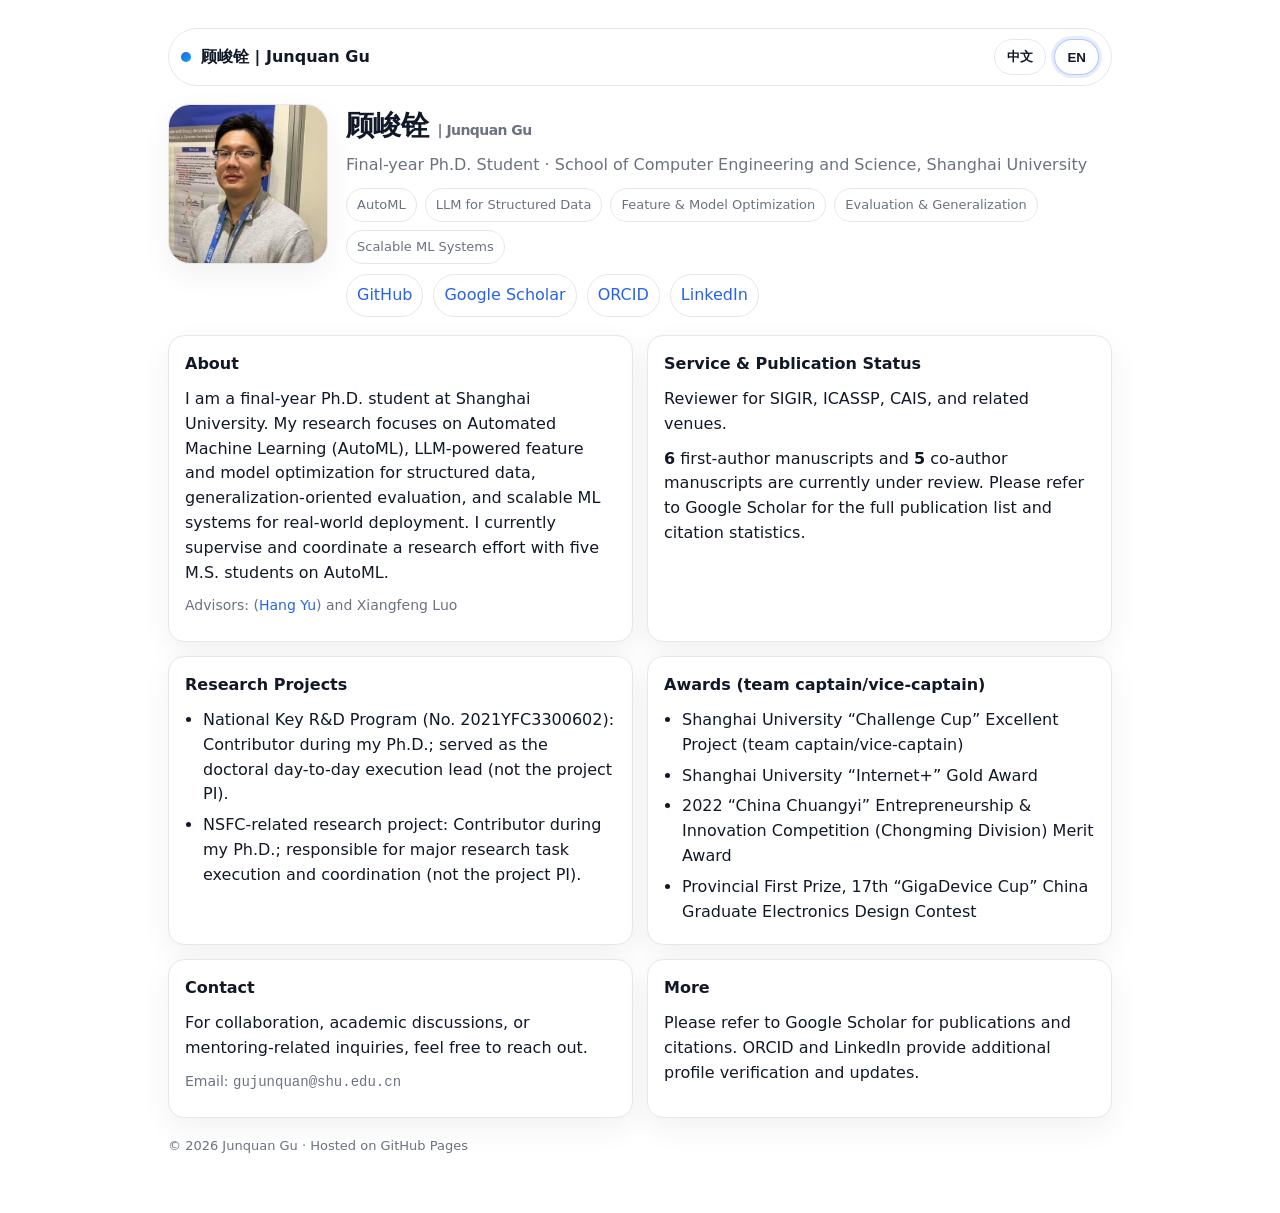
==== index.html @ b7cf357f "Update index.html" ====
<!doctype html>
<html lang="zh-CN">
<head>
  <meta charset="utf-8" />
  <meta name="viewport" content="width=device-width, initial-scale=1" />
  <title>顾峻铨 | Junquan Gu</title>
  <meta name="description" content="Personal homepage of Junquan Gu (顾峻铨) — Ph.D. student at Shanghai University, focusing on AutoML and LLM-powered optimization for structured data." />
  <style>
    :root{
      --bg:#ffffff; --fg:#111827; --muted:#6b7280; --line:#e5e7eb;
      --card:#ffffff; --shadow:0 10px 30px rgba(0,0,0,.06);
      --accent:#2563eb; --accent2:#0ea5e9;
      --radius:16px;
      --maxw: 980px;
      --font: ui-sans-serif, system-ui, -apple-system, Segoe UI, Roboto, Helvetica, Arial, "Noto Sans", "Apple Color Emoji", "Segoe UI Emoji";
    }
    *{box-sizing:border-box}
    body{
      margin:0; background:var(--bg); color:var(--fg);
      font-family:var(--font); line-height:1.55;
    }
    a{color:var(--accent); text-decoration:none}
    a:hover{text-decoration:underline}
    .wrap{max-width:var(--maxw); margin:0 auto; padding:28px 18px 56px}
    .topbar{
      display:flex; gap:12px; align-items:center; justify-content:space-between;
      padding:10px 12px; border:1px solid var(--line); border-radius:999px;
      background:rgba(255,255,255,.85); backdrop-filter: blur(8px);
      position:sticky; top:14px; z-index:10;
    }
    .brand{display:flex; gap:10px; align-items:center; min-width:0}
    .dot{
      width:10px;height:10px;border-radius:999px;
      background: linear-gradient(135deg, var(--accent), var(--accent2));
      flex:0 0 auto;
    }
    .brand-title{font-weight:700; white-space:nowrap; overflow:hidden; text-overflow:ellipsis}
    .lang-btns{display:flex; gap:8px; flex:0 0 auto}
    .btn{
      border:1px solid var(--line); background:#fff; color:var(--fg);
      padding:8px 12px; border-radius:999px; cursor:pointer; font-weight:600;
    }
    .btn.active{border-color:rgba(37,99,235,.35); box-shadow:0 0 0 3px rgba(37,99,235,.12)}
    .hero{
      margin-top:18px;
      display:grid; grid-template-columns: 160px 1fr; gap:18px;
      align-items:start;
    }
    .avatar{
      width:160px; height:160px; border-radius:22px; object-fit:cover;
      border:1px solid var(--line); box-shadow:var(--shadow);
      background:#f3f4f6;
    }
    .h-title{margin:0; font-size:28px; letter-spacing:-.02em}
    .h-sub{margin:6px 0 10px; color:var(--muted)}
    .chips{display:flex; flex-wrap:wrap; gap:8px; margin:10px 0 0}
    .chip{
      border:1px solid var(--line); padding:6px 10px; border-radius:999px;
      color:var(--muted); font-size:13px;
    }
    .grid{
      margin-top:18px;
      display:grid; grid-template-columns: 1fr 1fr; gap:14px;
    }
    .card{
      border:1px solid var(--line); border-radius:var(--radius);
      background:var(--card); box-shadow:var(--shadow);
      padding:16px 16px 14px;
    }
    .card h2{margin:0 0 10px; font-size:16px}
    .card p{margin:0 0 10px}
    .meta{color:var(--muted); font-size:14px}
    .list{margin:10px 0 0; padding-left:18px}
    .list li{margin:6px 0}
    .links{
      display:flex; flex-wrap:wrap; gap:10px; margin-top:10px
    }
    .linkpill{
      border:1px solid var(--line); padding:8px 10px; border-radius:999px;
      background:#fff;
    }
    footer{margin-top:18px; color:var(--muted); font-size:13px}
    .lang{display:none}
    .lang.show{display:block}

    @media (max-width: 720px){
      .hero{grid-template-columns: 1fr; }
      .avatar{width:140px; height:140px}
      .grid{grid-template-columns: 1fr}
      .topbar{position:static}
    }
  </style>
</head>
<body>
  <div class="wrap">
    <div class="topbar">
      <div class="brand">
        <div class="dot"></div>
        <div class="brand-title">顾峻铨 | Junquan Gu</div>
      </div>
      <div class="lang-btns">
        <button class="btn" id="btn-zh" onclick="setLang('zh')">中文</button>
        <button class="btn" id="btn-en" onclick="setLang('en')">EN</button>
      </div>
    </div>

    <section class="hero">
      <img class="avatar" src="assets/img/profile.jpg" alt="Profile photo" />
      <div>
        <h1 class="h-title">顾峻铨 <span class="meta">| Junquan Gu</span></h1>

        <div class="lang" id="zh">
          <div class="h-sub">上海大学 计算机工程与科学学院 · 博士研究生（最后一年）</div>
          <div class="chips">
            <div class="chip">AutoFE</div>
            <div class="chip">LLM-driven NAS</div>
            <div class="chip">AutoML</div>
            <div class="chip">Graph Learning</div>
            <div class="chip">Fraud Detection</div>
            <div class="chip">Anomaly Detection</div>
          </div>

          <div class="links">
            <a class="linkpill" href="https://github.com/sethGu" target="_blank" rel="noreferrer">GitHub</a>
            <a class="linkpill" href="https://scholar.google.com/citations?user=ycbpVscAAAAJ&hl=zh-CN" target="_blank" rel="noreferrer">Google Scholar</a>
            <a class="linkpill" href="https://orcid.org/0009-0004-2916-9237" target="_blank" rel="noreferrer">ORCID</a>
            <a class="linkpill" href="https://www.linkedin.com/in/junquan-gu-339962173/" target="_blank" rel="noreferrer">LinkedIn</a>
          </div>
        </div>

        <div class="lang" id="en">
          <div class="h-sub">Final-year Ph.D. Student · School of Computer Engineering and Science, Shanghai University</div>
          <div class="chips">
            <div class="chip">AutoML</div>
            <div class="chip">LLM for Structured Data</div>
            <div class="chip">Feature & Model Optimization</div>
            <div class="chip">Evaluation & Generalization</div>
            <div class="chip">Scalable ML Systems</div>
          </div>

          <div class="links">
            <a class="linkpill" href="https://github.com/sethGu" target="_blank" rel="noreferrer">GitHub</a>
            <a class="linkpill" href="https://scholar.google.com/citations?user=ycbpVscAAAAJ&hl=zh-CN" target="_blank" rel="noreferrer">Google Scholar</a>
            <a class="linkpill" href="https://orcid.org/0009-0004-2916-9237" target="_blank" rel="noreferrer">ORCID</a>
            <a class="linkpill" href="https://www.linkedin.com/in/junquan-gu-339962173/" target="_blank" rel="noreferrer">LinkedIn</a>
          </div>
        </div>
      </div>
    </section>

    <section class="grid">
      <div class="card">
        <h2><span class="lang" id="zh-about-title">简介</span><span class="lang" id="en-about-title">About</span></h2>

        <div class="lang" id="zh-about">
          <p>我目前为上海大学计算机工程与科学学院最后一年博士生，研究方向聚焦自动机器学习（AutoML）、大语言模型驱动的特征与建模优化、结构化数据学习与评估，以及面向实际场景的可扩展机器学习系统。团队中目前带领 5 位硕士研究生开展 AutoML 方向研究，围绕特征生成与筛选、模型选择与集成、训练稳定性与泛化评估等问题持续推进研究与工程落地。</p>
          <p class="meta">导师：（<a href="https://fisher1991.github.io/" target="_blank" rel="noreferrer">余航</a>）与骆祥峰</p>
        </div>

        <div class="lang" id="en-about">
          <p>I am a final-year Ph.D. student at Shanghai University. My research focuses on Automated Machine Learning (AutoML), LLM-powered feature and model optimization for structured data, generalization-oriented evaluation, and scalable ML systems for real-world deployment. I currently supervise and coordinate a research effort with five M.S. students on AutoML.</p>
          <p class="meta">Advisors:  (<a href="https://fisher1991.github.io/" target="_blank" rel="noreferrer">Hang Yu</a>) and Xiangfeng Luo</p>
        </div>
      </div>

      <div class="card">
        <h2><span class="lang" id="zh-service-title">学术服务与论文状态</span><span class="lang" id="en-service-title">Service & Publication Status</span></h2>

        <div class="lang" id="zh-service">
          <p>担任 SIGIR、ICASSP、CAIS 等会议/期刊审稿人。</p>
          <p>目前有 <b>6</b> 篇第一作者论文与 <b>5</b> 篇非第一作者论文处于投稿评审阶段。完整论文列表与引用信息请见 Google Scholar。</p>
        </div>

        <div class="lang" id="en-service">
          <p>Reviewer for SIGIR, ICASSP, CAIS, and related venues.</p>
          <p><b>6</b> first-author manuscripts and <b>5</b> co-author manuscripts are currently under review. Please refer to Google Scholar for the full publication list and citation statistics.</p>
        </div>
      </div>

      <div class="card">
        <h2><span class="lang" id="zh-proj-title">科研项目经历</span><span class="lang" id="en-proj-title">Research Projects</span></h2>

        <div class="lang" id="zh-proj">
          <ul class="list">
            <li>国家重点研发计划（2021YFC3300602）：博士期间参与，并以博士生身份承担实际推进与执行责任（非项目主持）。</li>
            <li>国家自然科学基金相关项目：博士期间参与，承担实际研究任务推进与组织协调（非项目主持）。</li>
          </ul>
        </div>

        <div class="lang" id="en-proj">
          <ul class="list">
            <li>National Key R&amp;D Program (No. 2021YFC3300602): Contributor during my Ph.D.; served as the doctoral day-to-day execution lead (not the project PI).</li>
            <li>NSFC-related research project: Contributor during my Ph.D.; responsible for major research task execution and coordination (not the project PI).</li>
          </ul>
        </div>
      </div>

      <div class="card">
        <h2><span class="lang" id="zh-award-title">获奖与竞赛（队长/副队长）</span><span class="lang" id="en-award-title">Awards (team captain/vice-captain)</span></h2>

        <div class="lang" id="zh-award">
          <ul class="list">
            <li>上海大学“挑战杯”优秀项目</li>
            <li>上海大学“互联网+”金奖</li>
            <li>2022 “中国创翼”创业创新大赛崇明赛区优胜奖</li>
            <li>“兆易创新杯”第十七届中国研究生电子设计竞赛 省级一等奖</li>
          </ul>
        </div>

        <div class="lang" id="en-award">
          <ul class="list">
            <li>Shanghai University “Challenge Cup” Excellent Project (team captain/vice-captain)</li>
            <li>Shanghai University “Internet+” Gold Award</li>
            <li>2022 “China Chuangyi” Entrepreneurship &amp; Innovation Competition (Chongming Division) Merit Award</li>
            <li>Provincial First Prize, 17th “GigaDevice Cup” China Graduate Electronics Design Contest</li>
          </ul>
        </div>
      </div>

      <div class="card">
        <h2><span class="lang" id="zh-contact-title">联系</span><span class="lang" id="en-contact-title">Contact</span></h2>

        <div class="lang" id="zh-contact">
          <p>如需合作、学术交流或学生指导相关沟通，欢迎通过以下方式联系。</p>
          <p class="meta">Email：<span style="font-family: ui-monospace, SFMono-Regular, Menlo, Monaco, Consolas, 'Liberation Mono', 'Courier New', monospace;">gujunquan@shu.edu.cn</span></p>
        </div>

        <div class="lang" id="en-contact">
          <p>For collaboration, academic discussions, or mentoring-related inquiries, feel free to reach out.</p>
          <p class="meta">Email: <span style="font-family: ui-monospace, SFMono-Regular, Menlo, Monaco, Consolas, 'Liberation Mono', 'Courier New', monospace;">gujunquan@shu.edu.cn</span></p>
        </div>
      </div>

      <div class="card">
        <h2><span class="lang" id="zh-more-title">更多信息</span><span class="lang" id="en-more-title">More</span></h2>

        <div class="lang" id="zh-more">
          <p>完整论文列表与引用统计请见 Google Scholar；身份信息与学术履历也可在 ORCID 与 LinkedIn 页面核验与同步。</p>
        </div>

        <div class="lang" id="en-more">
          <p>Please refer to Google Scholar for publications and citations. ORCID and LinkedIn provide additional profile verification and updates.</p>
        </div>
      </div>
    </section>

    <footer>
      <span class="lang" id="zh-foot">© <span id="year"></span> 顾峻铨 · 托管于 GitHub Pages</span>
      <span class="lang" id="en-foot">© <span id="year2"></span> Junquan Gu · Hosted on GitHub Pages</span>
    </footer>
  </div>

  <script>
    function setLang(lang){
      const zhBlocks = document.querySelectorAll('#zh, #zh-about-title, #zh-about, #zh-service-title, #zh-service, #zh-proj-title, #zh-proj, #zh-award-title, #zh-award, #zh-contact-title, #zh-contact, #zh-more-title, #zh-more, #zh-foot');
      const enBlocks = document.querySelectorAll('#en, #en-about-title, #en-about, #en-service-title, #en-service, #en-proj-title, #en-proj, #en-award-title, #en-award, #en-contact-title, #en-contact, #en-more-title, #en-more, #en-foot');

      zhBlocks.forEach(el => el.classList.remove('show'));
      enBlocks.forEach(el => el.classList.remove('show'));

      if(lang === 'zh'){
        zhBlocks.forEach(el => el.classList.add('show'));
        document.getElementById('btn-zh').classList.add('active');
        document.getElementById('btn-en').classList.remove('active');
        document.documentElement.lang = 'zh-CN';
      }else{
        enBlocks.forEach(el => el.classList.add('show'));
        document.getElementById('btn-en').classList.add('active');
        document.getElementById('btn-zh').classList.remove('active');
        document.documentElement.lang = 'en';
      }
      localStorage.setItem('site_lang', lang);
    }

    (function init(){
      const y = new Date().getFullYear();
      const y1 = document.getElementById('year');
      const y2 = document.getElementById('year2');
      if(y1) y1.textContent = y;
      if(y2) y2.textContent = y;

      const saved = localStorage.getItem('site_lang');
      const preferred = saved || (navigator.language && navigator.language.toLowerCase().startsWith('zh') ? 'zh' : 'en');
      setLang(preferred);
    })();
  </script>
</body>
</html>
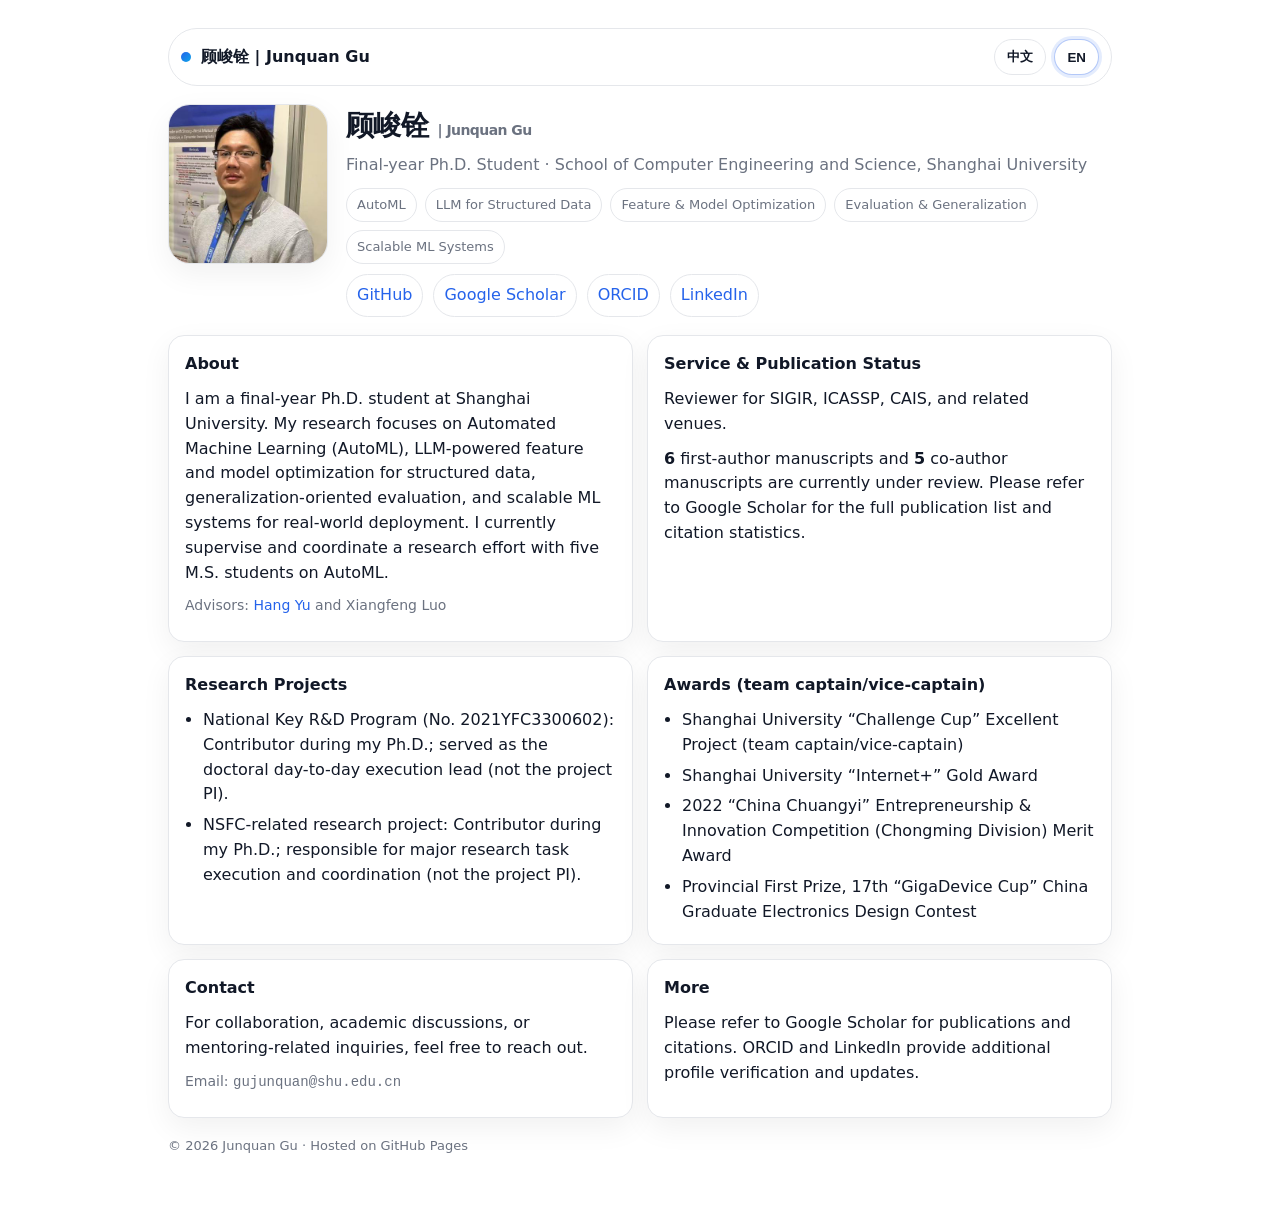
==== commit 77b8a07d: "Update index.html" ====
--- a/index.html
+++ b/index.html
@@ -154,12 +154,12 @@
 
         <div class="lang" id="zh-about">
           <p>我目前为上海大学计算机工程与科学学院最后一年博士生，研究方向聚焦自动机器学习（AutoML）、大语言模型驱动的特征与建模优化、结构化数据学习与评估，以及面向实际场景的可扩展机器学习系统。团队中目前带领 5 位硕士研究生开展 AutoML 方向研究，围绕特征生成与筛选、模型选择与集成、训练稳定性与泛化评估等问题持续推进研究与工程落地。</p>
-          <p class="meta">导师：（<a href="https://fisher1991.github.io/" target="_blank" rel="noreferrer">余航</a>）与骆祥峰</p>
+          <p class="meta">导师：<a href="https://fisher1991.github.io/" target="_blank" rel="noreferrer">余航</a>与骆祥峰</p>
         </div>
 
         <div class="lang" id="en-about">
           <p>I am a final-year Ph.D. student at Shanghai University. My research focuses on Automated Machine Learning (AutoML), LLM-powered feature and model optimization for structured data, generalization-oriented evaluation, and scalable ML systems for real-world deployment. I currently supervise and coordinate a research effort with five M.S. students on AutoML.</p>
-          <p class="meta">Advisors:  (<a href="https://fisher1991.github.io/" target="_blank" rel="noreferrer">Hang Yu</a>) and Xiangfeng Luo</p>
+          <p class="meta">Advisors:  <a href="https://fisher1991.github.io/" target="_blank" rel="noreferrer">Hang Yu</a> and Xiangfeng Luo</p>
         </div>
       </div>
 
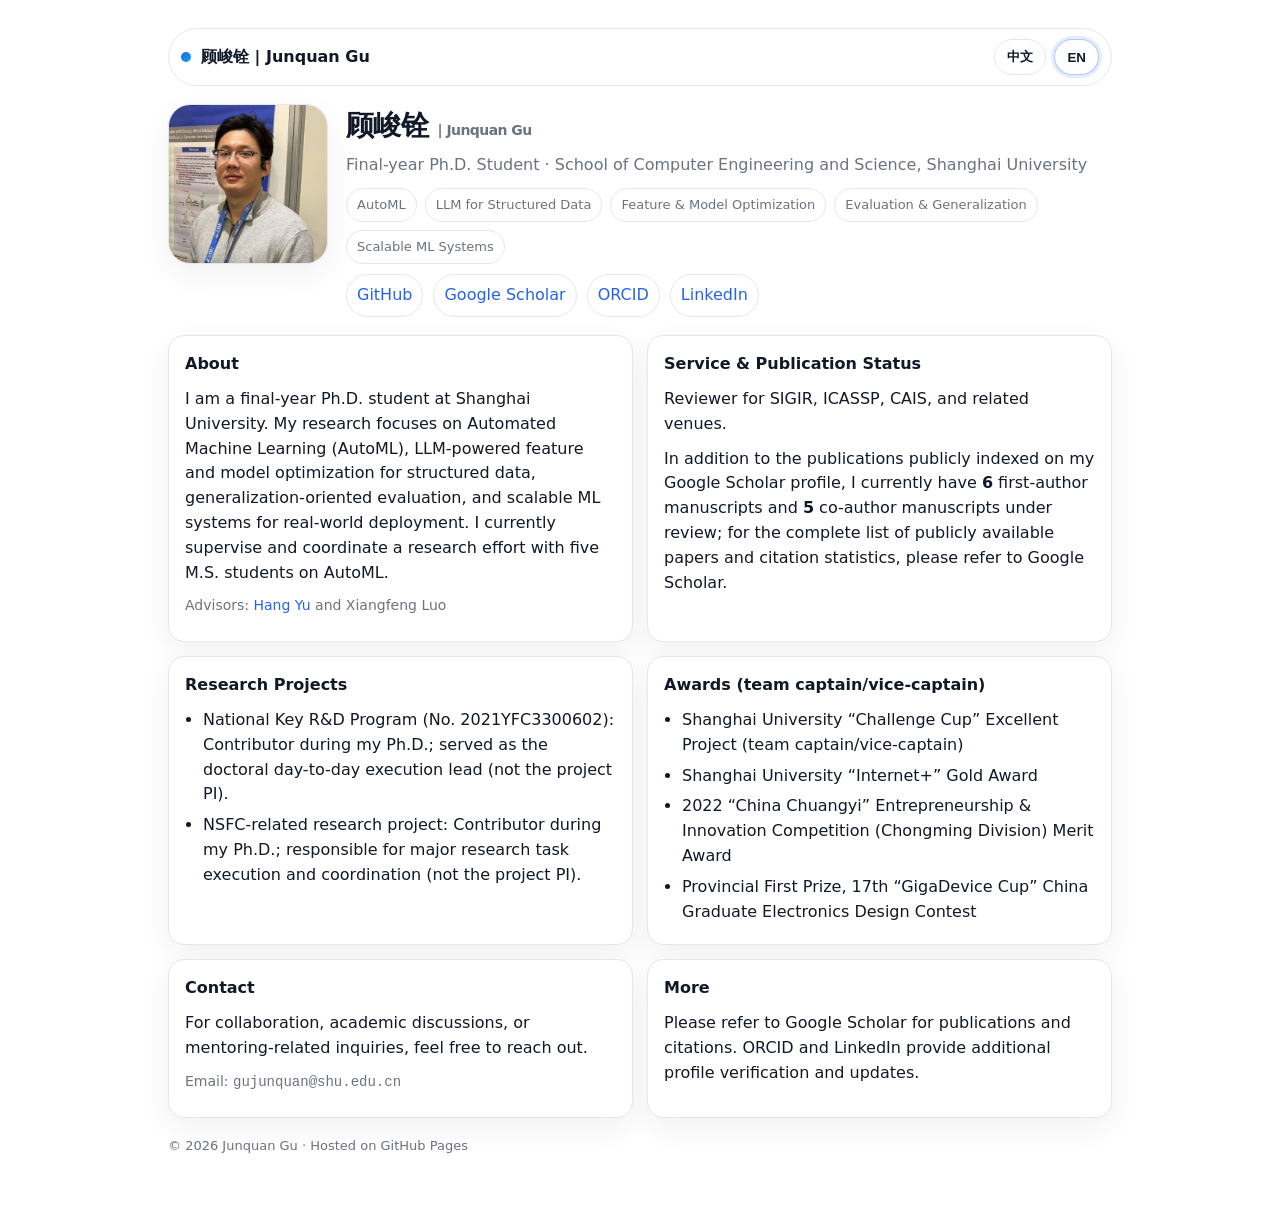
==== commit b53349b2: "Update index.html" ====
--- a/index.html
+++ b/index.html
@@ -168,12 +168,12 @@
 
         <div class="lang" id="zh-service">
           <p>担任 SIGIR、ICASSP、CAIS 等会议/期刊审稿人。</p>
-          <p>目前有 <b>6</b> 篇第一作者论文与 <b>5</b> 篇非第一作者论文处于投稿评审阶段。完整论文列表与引用信息请见 Google Scholar。</p>
+          <p>除 Google Scholar 页面公开索引的论文之外，目前另有 <b>6</b> 篇第一作者论文与 <b>5</b> 篇非第一作者论文处于投稿评审阶段。已公开论文的完整列表与引用统计请见 Google Scholar。</p>
         </div>
 
         <div class="lang" id="en-service">
           <p>Reviewer for SIGIR, ICASSP, CAIS, and related venues.</p>
-          <p><b>6</b> first-author manuscripts and <b>5</b> co-author manuscripts are currently under review. Please refer to Google Scholar for the full publication list and citation statistics.</p>
+          <p>In addition to the publications publicly indexed on my Google Scholar profile, I currently have <b>6</b> first-author manuscripts and <b>5</b> co-author manuscripts under review; for the complete list of publicly available papers and citation statistics, please refer to Google Scholar.</p>
         </div>
       </div>
 
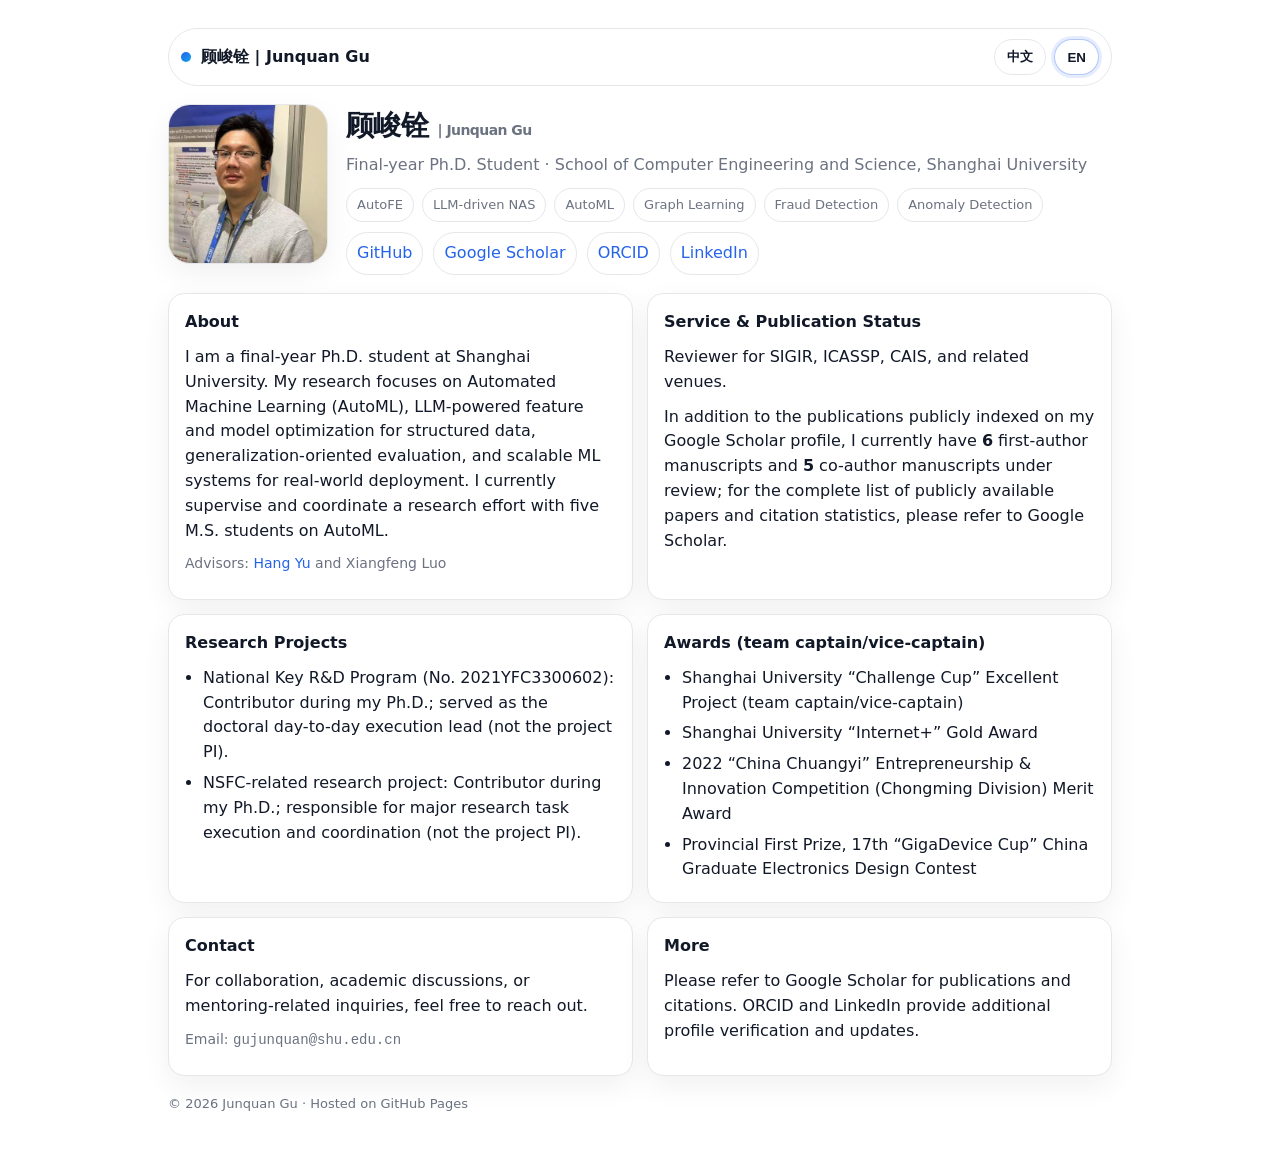
==== commit fdd54786: "Update index.html" ====
--- a/index.html
+++ b/index.html
@@ -131,11 +131,12 @@
         <div class="lang" id="en">
           <div class="h-sub">Final-year Ph.D. Student · School of Computer Engineering and Science, Shanghai University</div>
           <div class="chips">
+            <div class="chip">AutoFE</div>
+            <div class="chip">LLM-driven NAS</div>
             <div class="chip">AutoML</div>
-            <div class="chip">LLM for Structured Data</div>
-            <div class="chip">Feature & Model Optimization</div>
-            <div class="chip">Evaluation & Generalization</div>
-            <div class="chip">Scalable ML Systems</div>
+            <div class="chip">Graph Learning</div>
+            <div class="chip">Fraud Detection</div>
+            <div class="chip">Anomaly Detection</div>
           </div>
 
           <div class="links">
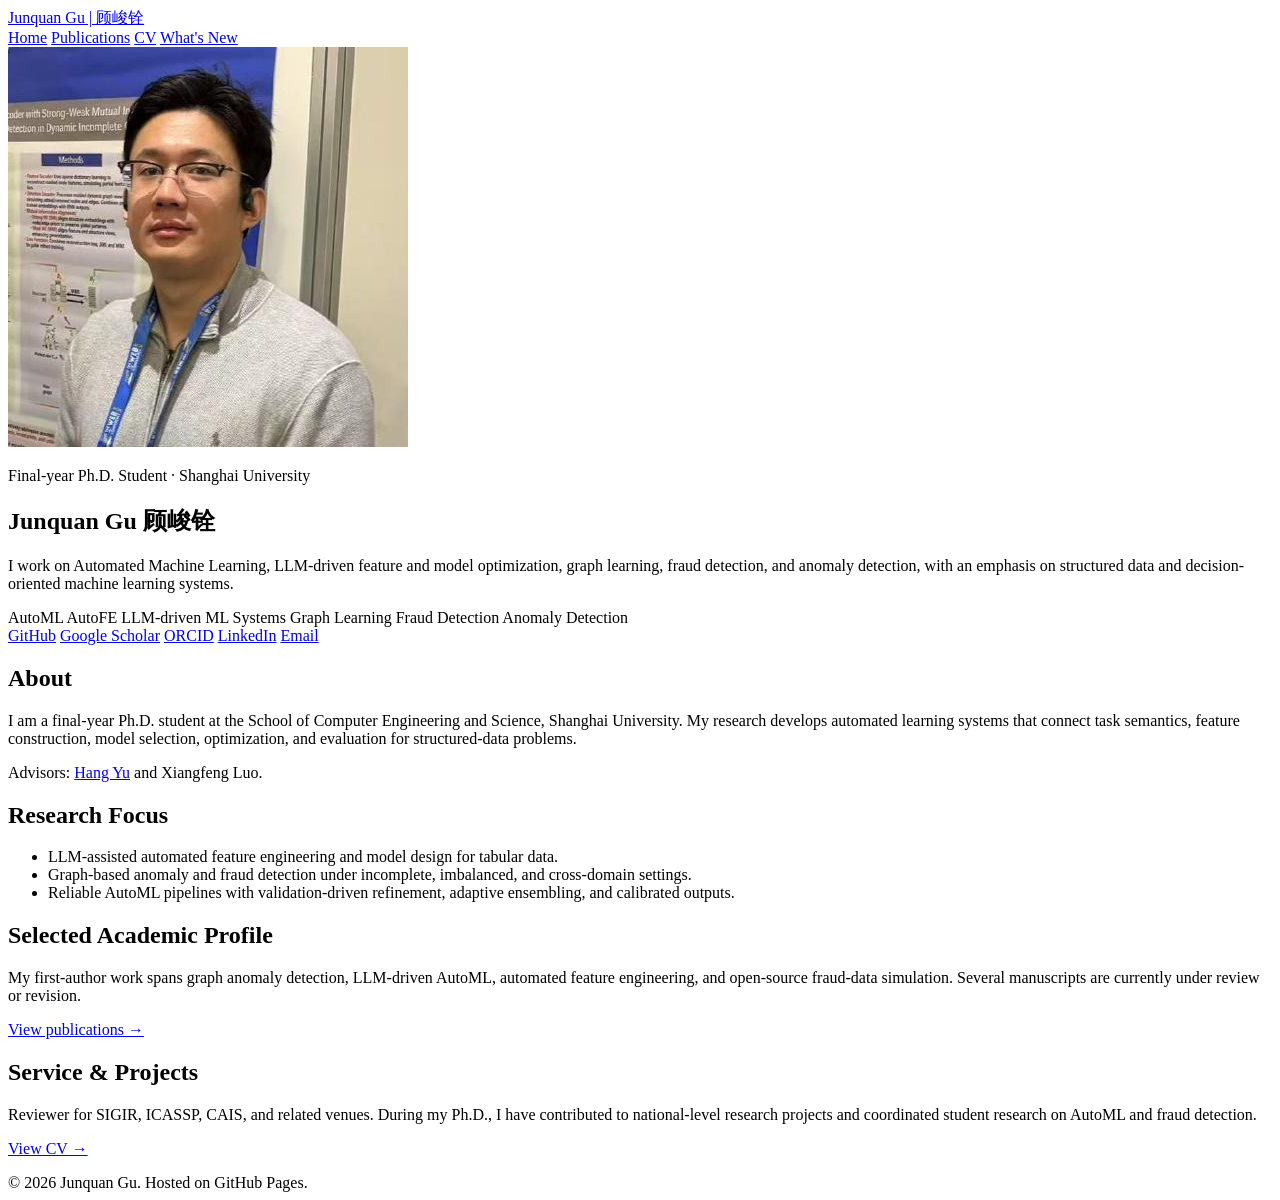
==== commit 277e70cb: "Update index.html" ====
--- a/index.html
+++ b/index.html
@@ -1,289 +1,126 @@
 <!doctype html>
-<html lang="zh-CN">
+<html lang="en">
 <head>
-  <meta charset="utf-8" />
-  <meta name="viewport" content="width=device-width, initial-scale=1" />
-  <title>顾峻铨 | Junquan Gu</title>
-  <meta name="description" content="Personal homepage of Junquan Gu (顾峻铨) — Ph.D. student at Shanghai University, focusing on AutoML and LLM-powered optimization for structured data." />
-  <style>
-    :root{
-      --bg:#ffffff; --fg:#111827; --muted:#6b7280; --line:#e5e7eb;
-      --card:#ffffff; --shadow:0 10px 30px rgba(0,0,0,.06);
-      --accent:#2563eb; --accent2:#0ea5e9;
-      --radius:16px;
-      --maxw: 980px;
-      --font: ui-sans-serif, system-ui, -apple-system, Segoe UI, Roboto, Helvetica, Arial, "Noto Sans", "Apple Color Emoji", "Segoe UI Emoji";
-    }
-    *{box-sizing:border-box}
-    body{
-      margin:0; background:var(--bg); color:var(--fg);
-      font-family:var(--font); line-height:1.55;
-    }
-    a{color:var(--accent); text-decoration:none}
-    a:hover{text-decoration:underline}
-    .wrap{max-width:var(--maxw); margin:0 auto; padding:28px 18px 56px}
-    .topbar{
-      display:flex; gap:12px; align-items:center; justify-content:space-between;
-      padding:10px 12px; border:1px solid var(--line); border-radius:999px;
-      background:rgba(255,255,255,.85); backdrop-filter: blur(8px);
-      position:sticky; top:14px; z-index:10;
-    }
-    .brand{display:flex; gap:10px; align-items:center; min-width:0}
-    .dot{
-      width:10px;height:10px;border-radius:999px;
-      background: linear-gradient(135deg, var(--accent), var(--accent2));
-      flex:0 0 auto;
-    }
-    .brand-title{font-weight:700; white-space:nowrap; overflow:hidden; text-overflow:ellipsis}
-    .lang-btns{display:flex; gap:8px; flex:0 0 auto}
-    .btn{
-      border:1px solid var(--line); background:#fff; color:var(--fg);
-      padding:8px 12px; border-radius:999px; cursor:pointer; font-weight:600;
-    }
-    .btn.active{border-color:rgba(37,99,235,.35); box-shadow:0 0 0 3px rgba(37,99,235,.12)}
-    .hero{
-      margin-top:18px;
-      display:grid; grid-template-columns: 160px 1fr; gap:18px;
-      align-items:start;
-    }
-    .avatar{
-      width:160px; height:160px; border-radius:22px; object-fit:cover;
-      border:1px solid var(--line); box-shadow:var(--shadow);
-      background:#f3f4f6;
-    }
-    .h-title{margin:0; font-size:28px; letter-spacing:-.02em}
-    .h-sub{margin:6px 0 10px; color:var(--muted)}
-    .chips{display:flex; flex-wrap:wrap; gap:8px; margin:10px 0 0}
-    .chip{
-      border:1px solid var(--line); padding:6px 10px; border-radius:999px;
-      color:var(--muted); font-size:13px;
-    }
-    .grid{
-      margin-top:18px;
-      display:grid; grid-template-columns: 1fr 1fr; gap:14px;
-    }
-    .card{
-      border:1px solid var(--line); border-radius:var(--radius);
-      background:var(--card); box-shadow:var(--shadow);
-      padding:16px 16px 14px;
-    }
-    .card h2{margin:0 0 10px; font-size:16px}
-    .card p{margin:0 0 10px}
-    .meta{color:var(--muted); font-size:14px}
-    .list{margin:10px 0 0; padding-left:18px}
-    .list li{margin:6px 0}
-    .links{
-      display:flex; flex-wrap:wrap; gap:10px; margin-top:10px
-    }
-    .linkpill{
-      border:1px solid var(--line); padding:8px 10px; border-radius:999px;
-      background:#fff;
-    }
-    footer{margin-top:18px; color:var(--muted); font-size:13px}
-    .lang{display:none}
-    .lang.show{display:block}
-
-    @media (max-width: 720px){
-      .hero{grid-template-columns: 1fr; }
-      .avatar{width:140px; height:140px}
-      .grid{grid-template-columns: 1fr}
-      .topbar{position:static}
-    }
-  </style>
+  <meta charset="utf-8">
+  <meta name="viewport" content="width=device-width, initial-scale=1">
+  <title>Junquan Gu | AutoML, Graph Learning, and Fraud Detection</title>
+  <meta name="description" content="Junquan Gu is a final-year Ph.D. student at Shanghai University working on AutoML, LLM-driven feature and model optimization, graph learning, fraud detection, and anomaly detection.">
+  <meta name="robots" content="index, follow, max-image-preview:large">
+  <link rel="canonical" href="https://sethgu.github.io/">
+  <meta property="og:type" content="profile">
+  <meta property="og:title" content="Junquan Gu | AutoML, Graph Learning, and Fraud Detection">
+  <meta property="og:description" content="Final-year Ph.D. student at Shanghai University. Research interests include AutoML, LLM-driven optimization, graph learning, fraud detection, and anomaly detection.">
+  <meta property="og:url" content="https://sethgu.github.io/">
+  <meta property="og:image" content="https://sethgu.github.io/assets/img/profile.jpg">
+  <meta name="twitter:card" content="summary">
+  <link rel="stylesheet" href="assets/css/style.css">
+  <script type="application/ld+json">
+  {
+    "@context": "https://schema.org",
+    "@type": "Person",
+    "name": "Junquan Gu",
+    "alternateName": "顾峻铨",
+    "url": "https://sethgu.github.io/",
+    "image": "https://sethgu.github.io/assets/img/profile.jpg",
+    "email": "mailto:gujunquan@shu.edu.cn",
+    "jobTitle": "Ph.D. Student",
+    "affiliation": {
+      "@type": "CollegeOrUniversity",
+      "name": "Shanghai University"
+    },
+    "alumniOf": {
+      "@type": "CollegeOrUniversity",
+      "name": "Shanghai University"
+    },
+    "knowsAbout": [
+      "Automated Machine Learning",
+      "Automated Feature Engineering",
+      "Large Language Models",
+      "Graph Learning",
+      "Fraud Detection",
+      "Anomaly Detection"
+    ],
+    "sameAs": [
+      "https://github.com/sethGu",
+      "https://scholar.google.com/citations?user=ycbpVscAAAAJ&hl=zh-CN",
+      "https://orcid.org/0009-0004-2916-9237",
+      "https://www.linkedin.com/in/junquan-gu-339962173/"
+    ]
+  }
+  </script>
 </head>
 <body>
   <div class="wrap">
-    <div class="topbar">
-      <div class="brand">
-        <div class="dot"></div>
-        <div class="brand-title">顾峻铨 | Junquan Gu</div>
-      </div>
-      <div class="lang-btns">
-        <button class="btn" id="btn-zh" onclick="setLang('zh')">中文</button>
-        <button class="btn" id="btn-en" onclick="setLang('en')">EN</button>
-      </div>
-    </div>
+    <header class="topbar">
+      <a class="brand" href="index.html" aria-label="Junquan Gu homepage">
+        <span class="dot"></span>
+        <span class="brand-title">Junquan Gu | 顾峻铨</span>
+      </a>
+      <nav class="nav" aria-label="Primary navigation">
+        <a class="active" href="index.html">Home</a>
+        <a href="publications.html">Publications</a>
+        <a href="cv.html">CV</a>
+        <a href="whats-new.html">What's New</a>
+      </nav>
+    </header>
 
-    <section class="hero">
-      <img class="avatar" src="assets/img/profile.jpg" alt="Profile photo" />
-      <div>
-        <h1 class="h-title">顾峻铨 <span class="meta">| Junquan Gu</span></h1>
-
-        <div class="lang" id="zh">
-          <div class="h-sub">上海大学 计算机工程与科学学院 · 博士研究生（最后一年）</div>
+    <main>
+      <section class="hero">
+        <img class="avatar" src="assets/img/profile.jpg" alt="Portrait of Junquan Gu">
+        <div>
+          <p class="kicker">Final-year Ph.D. Student · Shanghai University</p>
+          <h1>Junquan Gu <span class="meta">顾峻铨</span></h1>
+          <p class="h-sub">I work on Automated Machine Learning, LLM-driven feature and model optimization, graph learning, fraud detection, and anomaly detection, with an emphasis on structured data and decision-oriented machine learning systems.</p>
           <div class="chips">
-            <div class="chip">AutoFE</div>
-            <div class="chip">LLM-driven NAS</div>
-            <div class="chip">AutoML</div>
-            <div class="chip">Graph Learning</div>
-            <div class="chip">Fraud Detection</div>
-            <div class="chip">Anomaly Detection</div>
+            <span class="chip">AutoML</span>
+            <span class="chip">AutoFE</span>
+            <span class="chip">LLM-driven ML Systems</span>
+            <span class="chip">Graph Learning</span>
+            <span class="chip">Fraud Detection</span>
+            <span class="chip">Anomaly Detection</span>
           </div>
-
           <div class="links">
             <a class="linkpill" href="https://github.com/sethGu" target="_blank" rel="noreferrer">GitHub</a>
             <a class="linkpill" href="https://scholar.google.com/citations?user=ycbpVscAAAAJ&hl=zh-CN" target="_blank" rel="noreferrer">Google Scholar</a>
             <a class="linkpill" href="https://orcid.org/0009-0004-2916-9237" target="_blank" rel="noreferrer">ORCID</a>
             <a class="linkpill" href="https://www.linkedin.com/in/junquan-gu-339962173/" target="_blank" rel="noreferrer">LinkedIn</a>
+            <a class="linkpill" href="mailto:gujunquan@shu.edu.cn">Email</a>
           </div>
         </div>
+      </section>
 
-        <div class="lang" id="en">
-          <div class="h-sub">Final-year Ph.D. Student · School of Computer Engineering and Science, Shanghai University</div>
-          <div class="chips">
-            <div class="chip">AutoFE</div>
-            <div class="chip">LLM-driven NAS</div>
-            <div class="chip">AutoML</div>
-            <div class="chip">Graph Learning</div>
-            <div class="chip">Fraud Detection</div>
-            <div class="chip">Anomaly Detection</div>
-          </div>
+      <section class="grid" aria-label="Homepage summary">
+        <article class="card">
+          <h2>About</h2>
+          <p>I am a final-year Ph.D. student at the School of Computer Engineering and Science, Shanghai University. My research develops automated learning systems that connect task semantics, feature construction, model selection, optimization, and evaluation for structured-data problems.</p>
+          <p class="meta">Advisors: <a href="https://fisher1991.github.io/" target="_blank" rel="noreferrer">Hang Yu</a> and Xiangfeng Luo.</p>
+        </article>
 
-          <div class="links">
-            <a class="linkpill" href="https://github.com/sethGu" target="_blank" rel="noreferrer">GitHub</a>
-            <a class="linkpill" href="https://scholar.google.com/citations?user=ycbpVscAAAAJ&hl=zh-CN" target="_blank" rel="noreferrer">Google Scholar</a>
-            <a class="linkpill" href="https://orcid.org/0009-0004-2916-9237" target="_blank" rel="noreferrer">ORCID</a>
-            <a class="linkpill" href="https://www.linkedin.com/in/junquan-gu-339962173/" target="_blank" rel="noreferrer">LinkedIn</a>
-          </div>
-        </div>
-      </div>
-    </section>
+        <article class="card">
+          <h2>Research Focus</h2>
+          <ul class="list">
+            <li>LLM-assisted automated feature engineering and model design for tabular data.</li>
+            <li>Graph-based anomaly and fraud detection under incomplete, imbalanced, and cross-domain settings.</li>
+            <li>Reliable AutoML pipelines with validation-driven refinement, adaptive ensembling, and calibrated outputs.</li>
+          </ul>
+        </article>
 
-    <section class="grid">
-      <div class="card">
-        <h2><span class="lang" id="zh-about-title">简介</span><span class="lang" id="en-about-title">About</span></h2>
+        <article class="card">
+          <h2>Selected Academic Profile</h2>
+          <p>My first-author work spans graph anomaly detection, LLM-driven AutoML, automated feature engineering, and open-source fraud-data simulation. Several manuscripts are currently under review or revision.</p>
+          <p><a href="publications.html">View publications →</a></p>
+        </article>
 
-        <div class="lang" id="zh-about">
-          <p>我目前为上海大学计算机工程与科学学院最后一年博士生，研究方向聚焦自动机器学习（AutoML）、大语言模型驱动的特征与建模优化、结构化数据学习与评估，以及面向实际场景的可扩展机器学习系统。团队中目前带领 5 位硕士研究生开展 AutoML 方向研究，围绕特征生成与筛选、模型选择与集成、训练稳定性与泛化评估等问题持续推进研究与工程落地。</p>
-          <p class="meta">导师：<a href="https://fisher1991.github.io/" target="_blank" rel="noreferrer">余航</a>与骆祥峰</p>
-        </div>
+        <article class="card">
+          <h2>Service & Projects</h2>
+          <p>Reviewer for SIGIR, ICASSP, CAIS, and related venues. During my Ph.D., I have contributed to national-level research projects and coordinated student research on AutoML and fraud detection.</p>
+          <p><a href="cv.html">View CV →</a></p>
+        </article>
+      </section>
+    </main>
 
-        <div class="lang" id="en-about">
-          <p>I am a final-year Ph.D. student at Shanghai University. My research focuses on Automated Machine Learning (AutoML), LLM-powered feature and model optimization for structured data, generalization-oriented evaluation, and scalable ML systems for real-world deployment. I currently supervise and coordinate a research effort with five M.S. students on AutoML.</p>
-          <p class="meta">Advisors:  <a href="https://fisher1991.github.io/" target="_blank" rel="noreferrer">Hang Yu</a> and Xiangfeng Luo</p>
-        </div>
-      </div>
-
-      <div class="card">
-        <h2><span class="lang" id="zh-service-title">学术服务与论文状态</span><span class="lang" id="en-service-title">Service & Publication Status</span></h2>
-
-        <div class="lang" id="zh-service">
-          <p>担任 SIGIR、ICASSP、CAIS 等会议/期刊审稿人。</p>
-          <p>除 Google Scholar 页面公开索引的论文之外，目前另有 <b>6</b> 篇第一作者论文与 <b>5</b> 篇非第一作者论文处于投稿评审阶段。已公开论文的完整列表与引用统计请见 Google Scholar。</p>
-        </div>
-
-        <div class="lang" id="en-service">
-          <p>Reviewer for SIGIR, ICASSP, CAIS, and related venues.</p>
-          <p>In addition to the publications publicly indexed on my Google Scholar profile, I currently have <b>6</b> first-author manuscripts and <b>5</b> co-author manuscripts under review; for the complete list of publicly available papers and citation statistics, please refer to Google Scholar.</p>
-        </div>
-      </div>
-
-      <div class="card">
-        <h2><span class="lang" id="zh-proj-title">科研项目经历</span><span class="lang" id="en-proj-title">Research Projects</span></h2>
-
-        <div class="lang" id="zh-proj">
-          <ul class="list">
-            <li>国家重点研发计划（2021YFC3300602）：博士期间参与，并以博士生身份承担实际推进与执行责任（非项目主持）。</li>
-            <li>国家自然科学基金相关项目：博士期间参与，承担实际研究任务推进与组织协调（非项目主持）。</li>
-          </ul>
-        </div>
-
-        <div class="lang" id="en-proj">
-          <ul class="list">
-            <li>National Key R&amp;D Program (No. 2021YFC3300602): Contributor during my Ph.D.; served as the doctoral day-to-day execution lead (not the project PI).</li>
-            <li>NSFC-related research project: Contributor during my Ph.D.; responsible for major research task execution and coordination (not the project PI).</li>
-          </ul>
-        </div>
-      </div>
-
-      <div class="card">
-        <h2><span class="lang" id="zh-award-title">获奖与竞赛（队长/副队长）</span><span class="lang" id="en-award-title">Awards (team captain/vice-captain)</span></h2>
-
-        <div class="lang" id="zh-award">
-          <ul class="list">
-            <li>上海大学“挑战杯”优秀项目</li>
-            <li>上海大学“互联网+”金奖</li>
-            <li>2022 “中国创翼”创业创新大赛崇明赛区优胜奖</li>
-            <li>“兆易创新杯”第十七届中国研究生电子设计竞赛 省级一等奖</li>
-          </ul>
-        </div>
-
-        <div class="lang" id="en-award">
-          <ul class="list">
-            <li>Shanghai University “Challenge Cup” Excellent Project (team captain/vice-captain)</li>
-            <li>Shanghai University “Internet+” Gold Award</li>
-            <li>2022 “China Chuangyi” Entrepreneurship &amp; Innovation Competition (Chongming Division) Merit Award</li>
-            <li>Provincial First Prize, 17th “GigaDevice Cup” China Graduate Electronics Design Contest</li>
-          </ul>
-        </div>
-      </div>
-
-      <div class="card">
-        <h2><span class="lang" id="zh-contact-title">联系</span><span class="lang" id="en-contact-title">Contact</span></h2>
-
-        <div class="lang" id="zh-contact">
-          <p>如需合作、学术交流或学生指导相关沟通，欢迎通过以下方式联系。</p>
-          <p class="meta">Email：<span style="font-family: ui-monospace, SFMono-Regular, Menlo, Monaco, Consolas, 'Liberation Mono', 'Courier New', monospace;">gujunquan@shu.edu.cn</span></p>
-        </div>
-
-        <div class="lang" id="en-contact">
-          <p>For collaboration, academic discussions, or mentoring-related inquiries, feel free to reach out.</p>
-          <p class="meta">Email: <span style="font-family: ui-monospace, SFMono-Regular, Menlo, Monaco, Consolas, 'Liberation Mono', 'Courier New', monospace;">gujunquan@shu.edu.cn</span></p>
-        </div>
-      </div>
-
-      <div class="card">
-        <h2><span class="lang" id="zh-more-title">更多信息</span><span class="lang" id="en-more-title">More</span></h2>
-
-        <div class="lang" id="zh-more">
-          <p>完整论文列表与引用统计请见 Google Scholar；身份信息与学术履历也可在 ORCID 与 LinkedIn 页面核验与同步。</p>
-        </div>
-
-        <div class="lang" id="en-more">
-          <p>Please refer to Google Scholar for publications and citations. ORCID and LinkedIn provide additional profile verification and updates.</p>
-        </div>
-      </div>
-    </section>
-
-    <footer>
-      <span class="lang" id="zh-foot">© <span id="year"></span> 顾峻铨 · 托管于 GitHub Pages</span>
-      <span class="lang" id="en-foot">© <span id="year2"></span> Junquan Gu · Hosted on GitHub Pages</span>
-    </footer>
+    <footer>© <span id="year"></span> Junquan Gu. Hosted on GitHub Pages.</footer>
   </div>
-
-  <script>
-    function setLang(lang){
-      const zhBlocks = document.querySelectorAll('#zh, #zh-about-title, #zh-about, #zh-service-title, #zh-service, #zh-proj-title, #zh-proj, #zh-award-title, #zh-award, #zh-contact-title, #zh-contact, #zh-more-title, #zh-more, #zh-foot');
-      const enBlocks = document.querySelectorAll('#en, #en-about-title, #en-about, #en-service-title, #en-service, #en-proj-title, #en-proj, #en-award-title, #en-award, #en-contact-title, #en-contact, #en-more-title, #en-more, #en-foot');
-
-      zhBlocks.forEach(el => el.classList.remove('show'));
-      enBlocks.forEach(el => el.classList.remove('show'));
-
-      if(lang === 'zh'){
-        zhBlocks.forEach(el => el.classList.add('show'));
-        document.getElementById('btn-zh').classList.add('active');
-        document.getElementById('btn-en').classList.remove('active');
-        document.documentElement.lang = 'zh-CN';
-      }else{
-        enBlocks.forEach(el => el.classList.add('show'));
-        document.getElementById('btn-en').classList.add('active');
-        document.getElementById('btn-zh').classList.remove('active');
-        document.documentElement.lang = 'en';
-      }
-      localStorage.setItem('site_lang', lang);
-    }
-
-    (function init(){
-      const y = new Date().getFullYear();
-      const y1 = document.getElementById('year');
-      const y2 = document.getElementById('year2');
-      if(y1) y1.textContent = y;
-      if(y2) y2.textContent = y;
-
-      const saved = localStorage.getItem('site_lang');
-      const preferred = saved || (navigator.language && navigator.language.toLowerCase().startsWith('zh') ? 'zh' : 'en');
-      setLang(preferred);
-    })();
-  </script>
+  <script>document.getElementById('year').textContent = new Date().getFullYear();</script>
 </body>
 </html>
